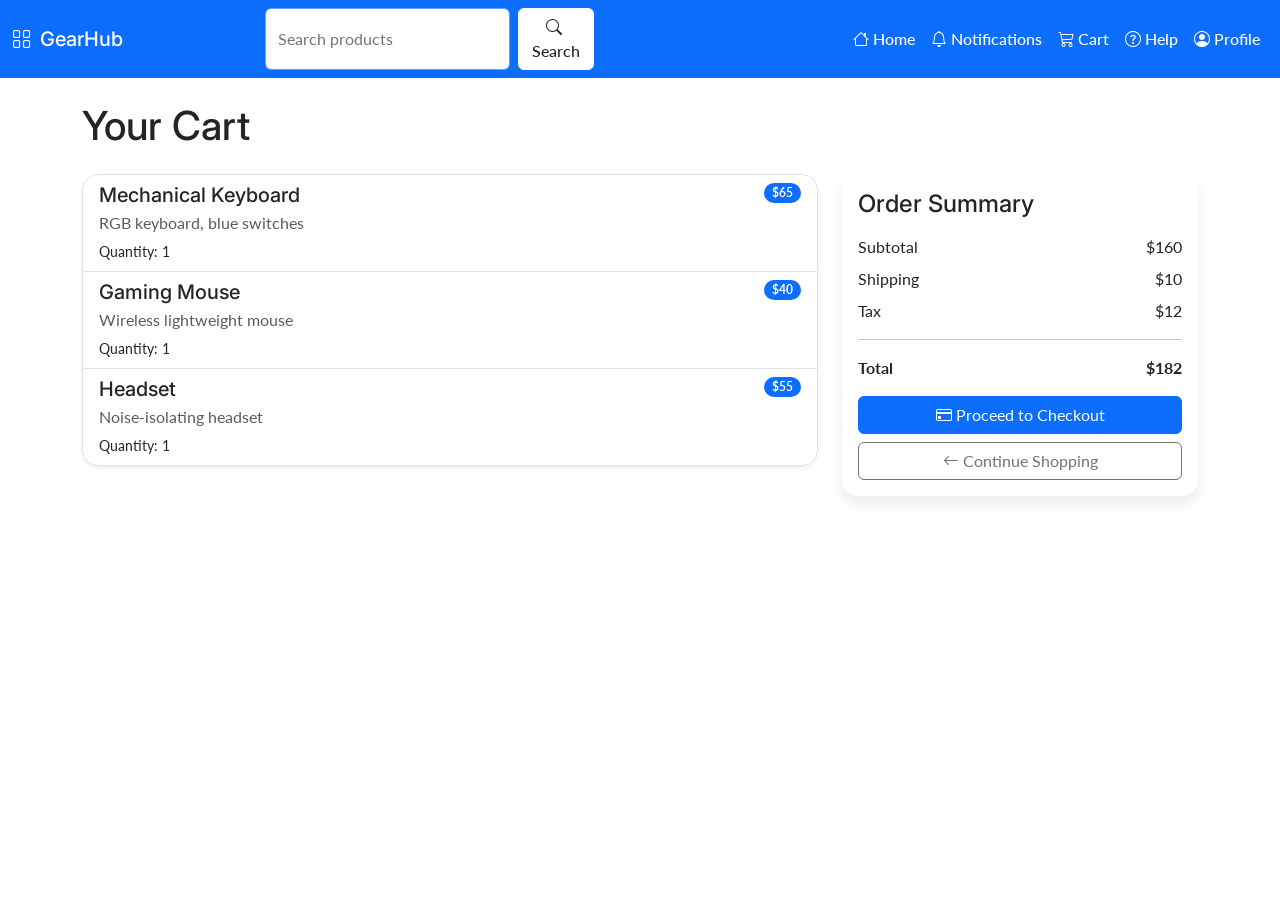
==== cart.html @ 299115c6 "Adding HTMLs from Iteration 1 alongside the fixes required for font, iconography, color etc." ====
<!DOCTYPE html>
<html lang="en">
<head>
  <meta charset="UTF-8" />
  <meta name="viewport" content="width=device-width, initial-scale=1.0" />
  <title>Cart</title>

  <link
    href="https://cdn.jsdelivr.net/npm/bootstrap@5.3.3/dist/css/bootstrap.min.css"
    rel="stylesheet"
  />
  <link
    rel="stylesheet"
    href="https://cdn.jsdelivr.net/npm/bootstrap-icons@1.11.3/font/bootstrap-icons.min.css"
  />
  <link rel="preconnect" href="https://fonts.googleapis.com" />
  <link rel="preconnect" href="https://fonts.gstatic.com" crossorigin />
  <link
    href="https://fonts.googleapis.com/css2?family=Inter:wght@600;700&family=Lato:wght@400;500&display=swap"
    rel="stylesheet"
  />

  <style>
    body {
      background-color: #ffffff;
      color: #212529;
      font-family: 'Lato', sans-serif;
    }

    h1, h2, h3, h4, h5, h6,
    .navbar-brand {
      font-family: 'Inter', sans-serif;
    }

    .navbar {
      background-color: #0d6efd !important;
    }

    .navbar .nav-link,
    .navbar .navbar-brand {
      color: #ffffff !important;
      font-weight: 500;
    }

    .navbar .form-control {
      background-color: #ffffff;
      color: #212529;
      border-color: rgba(255, 255, 255, 0.35);
    }

    .navbar .form-control::placeholder {
      color: #6c757d;
      opacity: 1;
    }

    .navbar .form-control:focus {
      color: #212529;
      background-color: #ffffff;
      border-color: #ffffff;
      box-shadow: 0 0 0 0.25rem rgba(13, 110, 253, 0.25);
    }

    .navbar .btn-search {
      background-color: #ffffff;
      color: #212529;
      border: 1px solid #ffffff;
      font-weight: 500;
    }

    .navbar .btn-search i,
    .navbar .btn-search span {
      color: #212529;
    }

    .card {
      border: none;
      border-radius: 1rem;
      box-shadow: 0 0.5rem 1rem rgba(0, 0, 0, 0.08);
    }
  </style>
</head>
<body>

  <nav class="navbar navbar-expand-lg navbar-dark">
    <div class="container-fluid">
      <a class="navbar-brand" href="index.html"><i class="bi bi-grid me-2"></i>GearHub</a>

      <button
        class="navbar-toggler"
        type="button"
        data-bs-toggle="collapse"
        data-bs-target="#mainNavbar"
        aria-controls="mainNavbar"
        aria-expanded="false"
        aria-label="Toggle navigation"
      >
        <span class="navbar-toggler-icon"></span>
      </button>

      <div class="collapse navbar-collapse" id="mainNavbar">
        <form class="d-flex mx-lg-auto my-2 my-lg-0" role="search">
          <input class="form-control me-2" type="search" placeholder="Search products" aria-label="Search products" />
          <button class="btn btn-search" type="submit">
            <i class="bi bi-search me-1"></i><span>Search</span>
          </button>
        </form>

        <ul class="navbar-nav ms-lg-auto mb-2 mb-lg-0">
          <li class="nav-item"><a class="nav-link" href="index.html"><i class="bi bi-house me-1"></i>Home</a></li>
          <li class="nav-item"><a class="nav-link" href="#"><i class="bi bi-bell me-1"></i>Notifications</a></li>
          <li class="nav-item"><a class="nav-link active" aria-current="page" href="cart.html"><i class="bi bi-cart3 me-1"></i>Cart</a></li>
          <li class="nav-item"><a class="nav-link" href="#"><i class="bi bi-question-circle me-1"></i>Help</a></li>
          <li class="nav-item"><a class="nav-link" href="login.html"><i class="bi bi-person-circle me-1"></i>Profile</a></li>
        </ul>
      </div>
    </div>
  </nav>

  <main class="container my-4">
    <div class="row">
      <div class="col">
        <h1 class="mb-4">Your Cart</h1>
      </div>
    </div>

    <div class="row g-4">
      <div class="col-lg-8">
        <ul class="list-group shadow-sm rounded-4 overflow-hidden">
          <li class="list-group-item d-flex justify-content-between align-items-start">
            <div class="me-3">
              <h5 class="mb-1">Mechanical Keyboard</h5>
              <p class="mb-1 text-muted">RGB keyboard, blue switches</p>
              <small>Quantity: 1</small>
            </div>
            <span class="badge text-bg-primary rounded-pill">$65</span>
          </li>

          <li class="list-group-item d-flex justify-content-between align-items-start">
            <div class="me-3">
              <h5 class="mb-1">Gaming Mouse</h5>
              <p class="mb-1 text-muted">Wireless lightweight mouse</p>
              <small>Quantity: 1</small>
            </div>
            <span class="badge text-bg-primary rounded-pill">$40</span>
          </li>

          <li class="list-group-item d-flex justify-content-between align-items-start">
            <div class="me-3">
              <h5 class="mb-1">Headset</h5>
              <p class="mb-1 text-muted">Noise-isolating headset</p>
              <small>Quantity: 1</small>
            </div>
            <span class="badge text-bg-primary rounded-pill">$55</span>
          </li>
        </ul>
      </div>

      <div class="col-lg-4">
        <div class="card">
          <div class="card-body">
            <h2 class="h4 card-title mb-3">Order Summary</h2>

            <div class="d-flex justify-content-between mb-2">
              <span>Subtotal</span>
              <span>$160</span>
            </div>

            <div class="d-flex justify-content-between mb-2">
              <span>Shipping</span>
              <span>$10</span>
            </div>

            <div class="d-flex justify-content-between mb-3">
              <span>Tax</span>
              <span>$12</span>
            </div>

            <hr />

            <div class="d-flex justify-content-between fw-bold mb-3">
              <span>Total</span>
              <span>$182</span>
            </div>

            <div class="d-grid gap-2">
              <a href="login.html" class="btn btn-primary"><i class="bi bi-credit-card me-1"></i>Proceed to Checkout</a>
              <a href="index.html" class="btn btn-outline-secondary"><i class="bi bi-arrow-left me-1"></i>Continue Shopping</a>
            </div>
          </div>
        </div>
      </div>
    </div>
  </main>

  <script src="https://cdn.jsdelivr.net/npm/bootstrap@5.3.3/dist/js/bootstrap.bundle.min.js"></script>
</body>
</html>
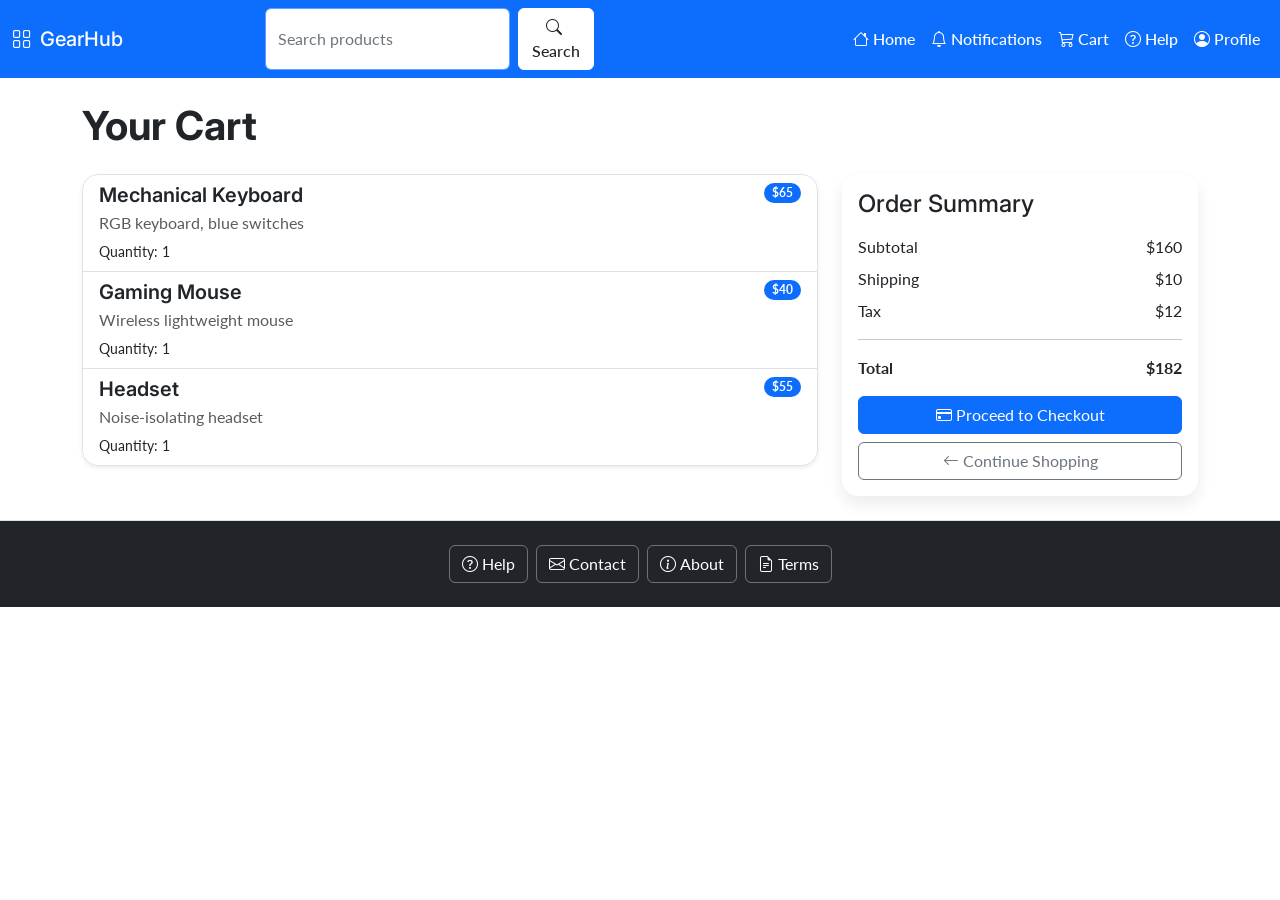
==== commit 09f32242: "devins changes" ====
--- a/cart.html
+++ b/cart.html
@@ -20,64 +20,7 @@
     rel="stylesheet"
   />
 
-  <style>
-    body {
-      background-color: #ffffff;
-      color: #212529;
-      font-family: 'Lato', sans-serif;
-    }
-
-    h1, h2, h3, h4, h5, h6,
-    .navbar-brand {
-      font-family: 'Inter', sans-serif;
-    }
-
-    .navbar {
-      background-color: #0d6efd !important;
-    }
-
-    .navbar .nav-link,
-    .navbar .navbar-brand {
-      color: #ffffff !important;
-      font-weight: 500;
-    }
-
-    .navbar .form-control {
-      background-color: #ffffff;
-      color: #212529;
-      border-color: rgba(255, 255, 255, 0.35);
-    }
-
-    .navbar .form-control::placeholder {
-      color: #6c757d;
-      opacity: 1;
-    }
-
-    .navbar .form-control:focus {
-      color: #212529;
-      background-color: #ffffff;
-      border-color: #ffffff;
-      box-shadow: 0 0 0 0.25rem rgba(13, 110, 253, 0.25);
-    }
-
-    .navbar .btn-search {
-      background-color: #ffffff;
-      color: #212529;
-      border: 1px solid #ffffff;
-      font-weight: 500;
-    }
-
-    .navbar .btn-search i,
-    .navbar .btn-search span {
-      color: #212529;
-    }
-
-    .card {
-      border: none;
-      border-radius: 1rem;
-      box-shadow: 0 0.5rem 1rem rgba(0, 0, 0, 0.08);
-    }
-  </style>
+  <link rel="stylesheet" href="styles.css" />
 </head>
 <body>
 
@@ -192,6 +135,17 @@
     </div>
   </main>
 
+  <footer class="footer-dark border-top py-4">
+    <div class="container text-center">
+      <div class="d-flex flex-wrap justify-content-center gap-2">
+        <a href="#" class="btn btn-outline-light"><i class="bi bi-question-circle me-1"></i>Help</a>
+        <a href="#" class="btn btn-outline-light"><i class="bi bi-envelope me-1"></i>Contact</a>
+        <a href="#" class="btn btn-outline-light"><i class="bi bi-info-circle me-1"></i>About</a>
+        <a href="#" class="btn btn-outline-light"><i class="bi bi-file-earmark-text me-1"></i>Terms</a>
+      </div>
+    </div>
+  </footer>
+
   <script src="https://cdn.jsdelivr.net/npm/bootstrap@5.3.3/dist/js/bootstrap.bundle.min.js"></script>
 </body>
 </html>
--- a/styles.css
+++ b/styles.css
@@ -0,0 +1,114 @@
+/* ===== GearHub — Shared Stylesheet ===== */
+
+/* --- Custom Properties --- */
+:root {
+  --primary-color: #0d6efd;
+  --secondary-color: #6c757d;
+  --background-color: #ffffff;
+  --footer-bg: #212529;
+  --text-main: #212529;
+}
+
+/* --- Base Typography --- */
+body {
+  background-color: var(--background-color);
+  color: var(--text-main);
+  font-family: 'Lato', sans-serif;
+}
+
+h1, h2, h3, h4, h5, h6,
+.navbar-brand {
+  font-family: 'Inter', sans-serif;
+}
+
+h1, h2, h3 {
+  font-weight: 700;
+}
+
+h4, h5, h6 {
+  font-weight: 600;
+}
+
+/* --- Navbar --- */
+.navbar {
+  background-color: var(--primary-color) !important;
+}
+
+.navbar .nav-link,
+.navbar .navbar-brand {
+  color: #ffffff !important;
+  font-weight: 500;
+}
+
+.navbar .nav-link:hover,
+.navbar .nav-link:focus {
+  color: #eaf2ff !important;
+}
+
+.navbar .form-control {
+  background-color: #ffffff;
+  color: #212529;
+  border-color: rgba(255, 255, 255, 0.35);
+}
+
+.navbar .form-control::placeholder {
+  color: #6c757d;
+  opacity: 1;
+}
+
+.navbar .form-control:focus {
+  color: #212529;
+  background-color: #ffffff;
+  border-color: #ffffff;
+  box-shadow: 0 0 0 0.25rem rgba(13, 110, 253, 0.25);
+}
+
+.navbar .btn-search {
+  background-color: #ffffff;
+  color: #212529;
+  border: 1px solid #ffffff;
+  font-weight: 500;
+}
+
+.navbar .btn-search i,
+.navbar .btn-search span {
+  color: #212529;
+}
+
+.navbar .btn-search:hover,
+.navbar .btn-search:focus {
+  background-color: #f8f9fa;
+  color: #212529;
+  border-color: #f8f9fa;
+}
+
+/* --- Cards --- */
+.card {
+  border: none;
+  border-radius: 1rem;
+  box-shadow: 0 0.5rem 1rem rgba(0, 0, 0, 0.08);
+}
+
+/* --- Footer --- */
+.footer-dark {
+  background-color: var(--footer-bg);
+}
+
+.footer-dark .btn {
+  color: #ffffff;
+  border-color: rgba(255, 255, 255, 0.35);
+}
+
+.footer-dark .btn:hover {
+  background-color: rgba(255, 255, 255, 0.08);
+  color: #ffffff;
+}
+
+/* --- Accessibility: WCAG AA contrast overrides --- */
+.text-secondary {
+  color: #595c5f !important;
+}
+
+.seller-box .text-secondary {
+  color: #595c5f !important;
+}
